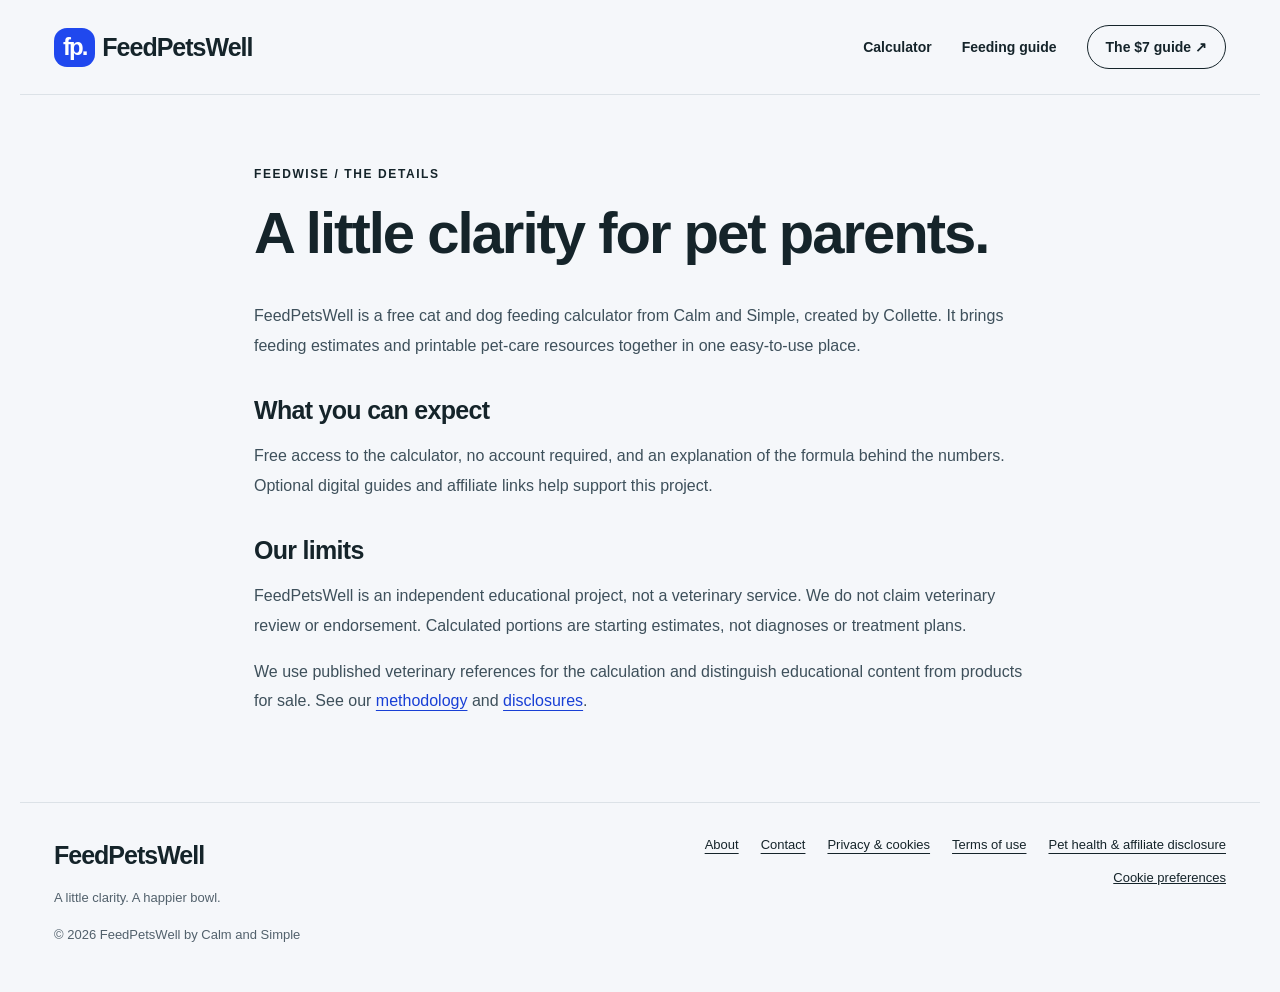
==== about.html @ 20b53c79 "Add files via upload" ====
<!doctype html><html lang="en"><head><meta charset="utf-8"><meta name="viewport" content="width=device-width,initial-scale=1"><title>A little clarity for pet parents. | FeedPetsWell</title><meta name="description" content="Simple pet feeding estimates, practical guidance and printable wellness resources for cat and dog owners."><meta name="google-site-verification" content="kcTgtNbim-aIJYTtBA2O4tRLavfRM7BDeSpDGk0iWt8"><link rel="canonical" href="https://ctnb427-debug.github.io/FeedPetsWell/about.html"><meta property="og:title" content="A little clarity for pet parents. | FeedPetsWell"><meta property="og:description" content="Simple pet feeding estimates, practical guidance and printable wellness resources for cat and dog owners."><link rel="icon" href="favicon.svg"><link rel="stylesheet" href="style.css"></head><body><a class="skip" href="#main">Skip to content</a><header><a class="brand" href="./" aria-label="FeedPetsWell home"><span class="brandmark">fp.</span>FeedPetsWell</a><nav aria-label="Main navigation"><a href="./#calculator">Calculator</a><a href="feeding-guide.html">Feeding guide</a><a class="nav-shop" href="./#wellness">The $7 guide ↗</a></nav></header><main id="main" class="article"><span class="eyebrow">FEEDWISE / THE DETAILS</span><h1>A little clarity for pet parents.</h1><p>FeedPetsWell is a free cat and dog feeding calculator from Calm and Simple, created by Collette. It brings feeding estimates and printable pet-care resources together in one easy-to-use place.</p><h2>What you can expect</h2><p>Free access to the calculator, no account required, and an explanation of the formula behind the numbers. Optional digital guides and affiliate links help support this project.</p><h2>Our limits</h2><p>FeedPetsWell is an independent educational project, not a veterinary service. We do not claim veterinary review or endorsement. Calculated portions are starting estimates, not diagnoses or treatment plans.</p><p>We use published veterinary references for the calculation and distinguish educational content from products for sale. See our <a href="feeding-guide.html#method">methodology</a> and <a href="disclaimer.html">disclosures</a>.</p></main><footer><div><a class="brand" href="./">FeedPetsWell</a><p>A little clarity. A happier bowl.</p><small>© 2026 FeedPetsWell by Calm and Simple</small></div><div class="footerlinks"><a href="about.html">About</a><a href="contact.html">Contact</a><a href="privacy.html">Privacy & cookies</a><a href="terms.html">Terms of use</a><a href="disclaimer.html">Pet health & affiliate disclosure</a><button class="textbutton" data-cookie-open>Cookie preferences</button></div></footer><dialog id="cookies"><h2>Your privacy, your choice.</h2><p>The calculator works without analytics. Allow optional Google Analytics to help us understand site usage? Your pet’s form entries are not sent to Analytics.</p><p><a href="privacy.html">Read our privacy & cookie policy</a></p><div class="cookiebuttons"><button data-consent="no">Reject analytics</button><button class="primary" data-consent="yes">Allow analytics</button></div></dialog><script src="privacy.js" defer></script></body></html>
---- style.css ----
:root{--ink:#15242a;--blue:#2048ee;--lime:#dcfb6a;--paper:#f5f7fa;--line:#dce2e7;--muted:#52616c}*{box-sizing:border-box}html{scroll-behavior:smooth;scroll-padding-top:24px}body{margin:0;background:var(--paper);color:var(--ink);font-family:Inter,'Aptos','Segoe UI',Arial,sans-serif;font-size:16px;line-height:1.6}a{color:inherit;text-underline-offset:4px}button,input,select{font:inherit}button,a,input,select,summary{-webkit-tap-highlight-color:transparent}button,a{touch-action:manipulation}button{cursor:pointer}button:focus-visible,a:focus-visible,summary:focus-visible,input:focus-visible,select:focus-visible{outline:3px solid #ed7c37;outline-offset:4px}header,main,footer{max-width:1240px;margin:auto}header{display:flex;align-items:center;justify-content:space-between;padding:25px 34px;border-bottom:1px solid var(--line);gap:20px}.brand{display:inline-flex;align-items:center;gap:9px;text-decoration:none;font-size:29px;font-weight:850;letter-spacing:-1.7px}.brandmark{background:var(--blue);color:white;border-radius:13px;font-size:24px;letter-spacing:-2px;padding:0 9px;height:39px}.brand-dot{font-size:12px;align-self:flex-start;letter-spacing:0}nav{display:flex;gap:30px;align-items:center;font-weight:650;font-size:14px}nav a{text-decoration:none}.nav-shop{padding:10px 18px;border:1px solid var(--ink);border-radius:30px}main{padding:0 34px}.intro{display:flex;align-items:center;justify-content:space-between;gap:40px;padding:48px 0 36px}.eyebrow{font-size:12px;font-weight:800;letter-spacing:1.6px}.intro h1{font-size:clamp(38px,4.6vw,62px);line-height:1.08;letter-spacing:-2.7px;margin:12px 0 18px}.intro h1 span{color:var(--blue)}.intro p{max-width:580px;color:var(--muted);margin:0;line-height:1.6}.intro-note{border-left:2px solid var(--line);padding:0 40px;min-width:230px;transform:rotate(-3deg)}.intro-note>span{background:var(--lime);padding:4px 14px;font-weight:800;border-radius:6px;display:inline-block;margin-bottom:10px}.intro-note p{font-size:14px}.calculator{display:grid;grid-template-columns:1.12fr 1fr;border:1px solid var(--line);border-radius:28px;overflow:hidden;background:white;box-shadow:0 14px 45px #15242a08;scroll-margin-top:20px}.input-panel{padding:30px}.section-top{display:flex;justify-content:space-between;align-items:center;gap:15px}h2,h3{line-height:1.2;letter-spacing:-.7px}h2{font-size:27px;margin:0 0 20px}h3{font-size:21px}.input-panel h2{font-size:21px;margin:0}.pill{font-size:11px;font-weight:750;letter-spacing:1px;white-space:nowrap;color:var(--muted)}.pet-switch{display:flex;background:#eff2f6;padding:5px;border-radius:14px;gap:5px;margin:23px 0}.pet-switch button{width:50%;border:0;border-radius:10px;background:transparent;padding:12px;font-weight:700}.pet-switch button.selected{background:var(--blue);color:white;box-shadow:0 4px 10px #2048ee25}.fields{display:grid;grid-template-columns:1fr 1fr;gap:18px}label{display:block;font-size:14px;font-weight:650;line-height:1.5}input:not([type=range]),select{display:block;width:100%;min-height:48px;padding:10px 12px;border:1px solid #cbd4de;border-radius:10px;background:white;color:var(--ink);margin-top:7px;font-size:15px;min-width:0}input:invalid{border-color:#b54c36}.joined{display:flex}.joined input{border-radius:10px 0 0 10px;width:65%}.joined select{width:35%;border-left:0;border-radius:0 10px 10px 0}.extra{font-size:14px;margin-top:20px;padding:12px 0;border-bottom:1px solid var(--line)}summary{cursor:pointer;font-weight:650}details[open] summary{margin-bottom:15px}.extra .fields{margin-top:14px}.small{font-size:13px;line-height:1.6;color:var(--muted)}.food-heading{margin:22px 0 14px}.food-heading h3{margin:0}.range-label{display:flex;justify-content:space-between;align-items:center;margin-top:18px}.range-label label{font-size:13px}output{font-weight:800;color:var(--blue)}input[type=range]{width:100%;accent-color:var(--blue);height:25px;margin:5px 0 10px}.primary{display:inline-flex;justify-content:center;align-items:center;gap:30px;background:var(--blue);color:white;text-decoration:none;border:0;padding:15px 23px;border-radius:12px;font-weight:750;font-size:16px;min-height:52px;transition:transform .18s,background .18s}.primary:hover{background:#1435c6;transform:translateY(-2px)}.calculate{width:100%;justify-content:space-between}.result-panel{background:var(--blue);color:white;padding:34px;position:relative}.result-panel .eyebrow{font-size:12px}.result-panel .section-top>span:last-child{font-size:11px;letter-spacing:1px;border:1px solid #ffffff65;border-radius:20px;padding:5px 10px}.result-panel .small{color:#e0e7ff}.result-panel #result-status{font-size:13px;color:#e0e7ff;margin-top:34px}.calorie-number{display:flex;flex-wrap:wrap;align-items:baseline;gap:13px}.calorie-number>span:first-child{font-size:clamp(64px,7vw,92px);font-weight:800;letter-spacing:-5px;line-height:1.2}.calorie-number>span:last-child{font-size:18px;color:#e0e7ff}.result-description{margin:8px 0 30px;color:#e0e7ff;font-size:15px}.portion-grid{display:grid;grid-template-columns:1fr 1fr;gap:14px}.portion-grid>div{border:1px solid #ffffff50;border-radius:18px;padding:18px;background:#ffffff0b}.portion-grid span{display:block;font-size:12px;letter-spacing:.5px}.portion-grid strong{font-size:40px;line-height:1.4;letter-spacing:-1.6px;display:block}.water-row{display:flex;justify-content:space-between;gap:15px;margin:27px 0 8px;font-size:14px}.result-guidance{background:var(--lime);color:var(--ink);padding:17px;border-radius:13px;font-size:14px;margin:25px 0;line-height:1.6}.share-row{display:flex;flex-wrap:wrap;gap:10px}.outline{border:1px solid currentColor;padding:11px 15px;text-decoration:none;background:transparent;color:inherit;border-radius:10px;font-size:14px;font-weight:650;display:inline-block;min-height:44px}.outline:hover{background:#ffffff18}.method-link{font-size:14px}.result-disclaimer{border-top:1px solid #ffffff40;padding-top:20px;margin-top:24px}.wellness{display:grid;grid-template-columns:.85fr 1.15fr;gap:65px;align-items:center;margin:72px 0;background:var(--lime);border-radius:28px;padding:48px 55px}.cover-wrap{position:relative;max-width:310px;margin:auto}.cover-wrap img{display:block;width:100%;height:auto;border-radius:7px;transform:rotate(-5deg);box-shadow:12px 19px 25px #22310026;transition:transform .3s}.cover-wrap:hover img{transform:rotate(-2deg)}.price-sticker{position:absolute;bottom:22px;right:-35px;background:var(--blue);color:white;border-radius:50%;width:128px;height:128px;text-align:center;display:flex;flex-direction:column;justify-content:center;font-size:12px;line-height:1.3;transform:rotate(9deg);border:4px solid var(--lime)}.price-sticker strong{display:block;font-size:37px;line-height:1.2}.wellness h2{font-size:clamp(32px,3.7vw,46px);letter-spacing:-1.8px;margin:15px 0 20px}.wellness-copy>p{font-size:16px}.benefits{display:grid;gap:9px;font-size:15px;margin:25px 0}.buy{width:100%;justify-content:space-between}.wellness-copy .small{font-size:12px;color:#35471a}.guide-disclaimer{font-size:13px!important;border-top:1px solid #72833660;padding-top:17px}.learn .section-top{margin-bottom:28px}.learn .section-top h2{margin:10px 0 0;font-size:34px}.learn .section-top>a{font-size:14px;font-weight:650}.learn-grid{display:grid;grid-template-columns:repeat(3,1fr);gap:30px}.learn article{border-top:1px solid #b7c1cc;padding-top:20px}.step{font-size:14px;color:var(--blue);font-weight:750}.learn h3{font-size:23px;margin:14px 0}.learn p{color:var(--muted);font-size:15px}.downloads{display:grid;grid-template-columns:1fr 1fr;align-items:center;gap:60px;border:1px solid var(--line);border-radius:22px;padding:32px;margin:54px 0}.downloads h2{margin:10px 0}.downloads p{color:var(--muted)}.downloads>div:last-child{display:grid;gap:12px}.downloads .outline{background:white}.shop-section{margin:50px 0 65px}.shop-section h2{margin:10px 0 15px}.shop-grid{display:grid;grid-template-columns:repeat(4,1fr);gap:15px;margin-top:25px}.shop-grid a{background:white;border:1px solid var(--line);border-radius:13px;padding:18px;text-decoration:none;font-size:16px;font-weight:650}.shop-grid a:hover{border-color:var(--blue)}.shop-grid span{display:block;color:var(--blue);font-size:12px;margin-top:14px}footer{display:flex;justify-content:space-between;gap:40px;border-top:1px solid var(--line);padding:32px 34px 45px}footer p,footer small{font-size:13px;color:var(--muted)}.footerlinks{display:flex;max-width:560px;justify-content:flex-end;align-content:flex-start;flex-wrap:wrap;gap:13px 22px;font-size:13px}.textbutton{background:none;border:0;padding:0;font-size:13px;text-decoration:underline;color:inherit}.article{max-width:840px;padding-top:65px;padding-bottom:70px}.article h1{font-size:clamp(36px,5vw,58px);line-height:1.12;letter-spacing:-2px;margin:15px 0 35px}.article h2{font-size:25px;margin:35px 0 12px}.article p{color:#3e505b;line-height:1.85}.article a:not(.primary){color:#183fd5}.article details{padding:18px 0;border-bottom:1px solid var(--line)}.article>.primary{margin-top:25px}.lede{font-size:20px}dialog{max-width:520px;width:calc(100% - 32px);border:1px solid var(--line);border-radius:22px;padding:28px;box-shadow:0 20px 100px #0003}dialog::backdrop{background:#10182870}dialog p{font-size:15px}.cookiebuttons{display:flex;flex-wrap:wrap;gap:12px}.cookiebuttons button{flex:1;border:1px solid var(--blue);border-radius:10px;padding:12px;font-size:14px}.skip{position:absolute;top:-100px;left:20px;background:white;padding:10px;z-index:10}.skip:focus{top:10px}[hidden]{display:none!important}@media(max-width:900px){.intro-note{display:none}.calculator{grid-template-columns:1fr 1fr}.input-panel,.result-panel{padding:24px}.section-top{flex-wrap:wrap}.fields{gap:12px}.wellness{padding:35px;gap:40px}.shop-grid{grid-template-columns:1fr 1fr}.downloads{gap:25px}.calorie-number>span:first-child{font-size:70px}}@media(max-width:700px){header{padding:18px 20px;flex-wrap:wrap;gap:15px}.brand{font-size:26px}nav{width:100%;gap:20px;justify-content:space-between;font-size:13px}.nav-shop{padding:8px 12px}main{padding:0 18px}.intro{padding:30px 2px}.intro h1{font-size:42px;letter-spacing:-2px}.intro p{font-size:15px}.calculator{grid-template-columns:1fr;border-radius:20px}.input-panel,.result-panel{padding:23px}.result-panel{margin:0}.result-panel #result-status{margin-top:25px}.wellness{grid-template-columns:1fr;padding:32px 26px;gap:35px;margin:42px 0}.cover-wrap{max-width:220px}.price-sticker{right:-25px;width:105px;height:105px}.wellness h2{font-size:37px}.learn-grid{grid-template-columns:1fr;gap:16px}.learn .section-top h2{font-size:30px}.learn .section-top{gap:17px}.learn article p{margin-bottom:0}.downloads{grid-template-columns:1fr;padding:25px;gap:15px}.shop-grid{gap:12px}.shop-grid a{font-size:14px;padding:14px}footer{padding:28px 20px;flex-direction:column;gap:20px}.footerlinks{justify-content:flex-start}.article{padding:35px 23px 55px}.article h1{font-size:39px}}@media(prefers-reduced-motion:reduce){html{scroll-behavior:auto}*{transition:none!important}}@media print{header,footer,.input-panel,.wellness,.learn,.downloads,.shop-section,.share-row,dialog{display:none}.calculator{display:block}.result-panel{color:black;background:white}.result-panel .small,.result-panel #result-status,.result-description{color:black}}

/* FeedPetsWell wordmark */
.brand{font-size:25px;letter-spacing:-1px;gap:7px}.domain-suffix{font-size:16px;letter-spacing:-.3px;margin-left:-6px;align-self:center;color:var(--blue)}@media(max-width:700px){.brand{font-size:23px}.domain-suffix{font-size:15px}}
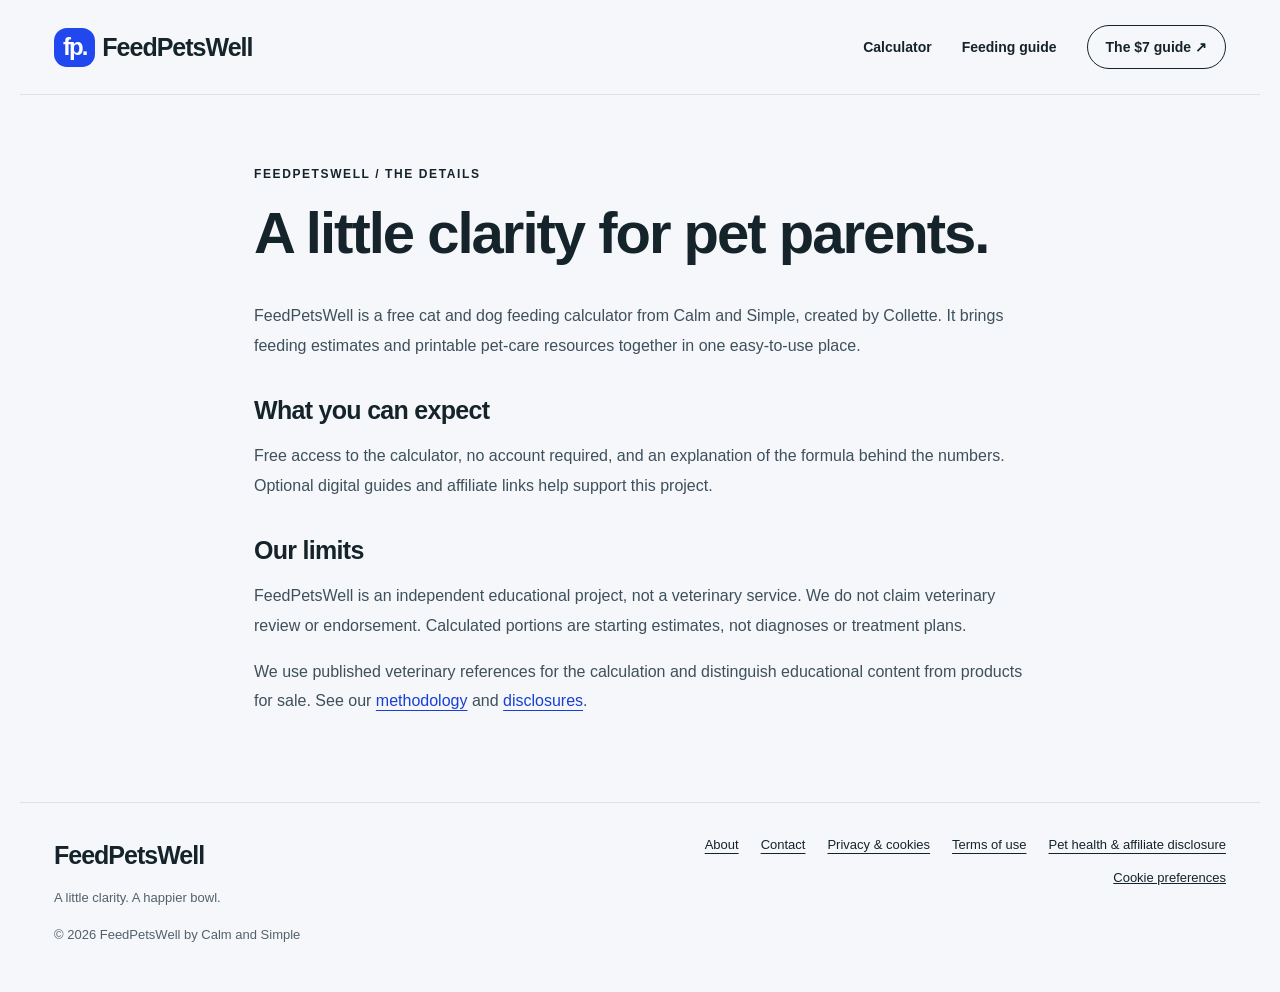
==== commit d4204103: "Update FeedPetsWell domain and branding details" ====
--- a/about.html
+++ b/about.html
@@ -1 +1 @@
-<!doctype html><html lang="en"><head><meta charset="utf-8"><meta name="viewport" content="width=device-width,initial-scale=1"><title>A little clarity for pet parents. | FeedPetsWell</title><meta name="description" content="Simple pet feeding estimates, practical guidance and printable wellness resources for cat and dog owners."><meta name="google-site-verification" content="kcTgtNbim-aIJYTtBA2O4tRLavfRM7BDeSpDGk0iWt8"><link rel="canonical" href="https://ctnb427-debug.github.io/FeedPetsWell/about.html"><meta property="og:title" content="A little clarity for pet parents. | FeedPetsWell"><meta property="og:description" content="Simple pet feeding estimates, practical guidance and printable wellness resources for cat and dog owners."><link rel="icon" href="favicon.svg"><link rel="stylesheet" href="style.css"></head><body><a class="skip" href="#main">Skip to content</a><header><a class="brand" href="./" aria-label="FeedPetsWell home"><span class="brandmark">fp.</span>FeedPetsWell</a><nav aria-label="Main navigation"><a href="./#calculator">Calculator</a><a href="feeding-guide.html">Feeding guide</a><a class="nav-shop" href="./#wellness">The $7 guide ↗</a></nav></header><main id="main" class="article"><span class="eyebrow">FEEDWISE / THE DETAILS</span><h1>A little clarity for pet parents.</h1><p>FeedPetsWell is a free cat and dog feeding calculator from Calm and Simple, created by Collette. It brings feeding estimates and printable pet-care resources together in one easy-to-use place.</p><h2>What you can expect</h2><p>Free access to the calculator, no account required, and an explanation of the formula behind the numbers. Optional digital guides and affiliate links help support this project.</p><h2>Our limits</h2><p>FeedPetsWell is an independent educational project, not a veterinary service. We do not claim veterinary review or endorsement. Calculated portions are starting estimates, not diagnoses or treatment plans.</p><p>We use published veterinary references for the calculation and distinguish educational content from products for sale. See our <a href="feeding-guide.html#method">methodology</a> and <a href="disclaimer.html">disclosures</a>.</p></main><footer><div><a class="brand" href="./">FeedPetsWell</a><p>A little clarity. A happier bowl.</p><small>© 2026 FeedPetsWell by Calm and Simple</small></div><div class="footerlinks"><a href="about.html">About</a><a href="contact.html">Contact</a><a href="privacy.html">Privacy & cookies</a><a href="terms.html">Terms of use</a><a href="disclaimer.html">Pet health & affiliate disclosure</a><button class="textbutton" data-cookie-open>Cookie preferences</button></div></footer><dialog id="cookies"><h2>Your privacy, your choice.</h2><p>The calculator works without analytics. Allow optional Google Analytics to help us understand site usage? Your pet’s form entries are not sent to Analytics.</p><p><a href="privacy.html">Read our privacy & cookie policy</a></p><div class="cookiebuttons"><button data-consent="no">Reject analytics</button><button class="primary" data-consent="yes">Allow analytics</button></div></dialog><script src="privacy.js" defer></script></body></html>+<!doctype html><html lang="en"><head><meta charset="utf-8"><meta name="viewport" content="width=device-width,initial-scale=1"><title>A little clarity for pet parents. | FeedPetsWell</title><meta name="description" content="Simple pet feeding estimates, practical guidance and printable wellness resources for cat and dog owners."><meta name="google-site-verification" content="kcTgtNbim-aIJYTtBA2O4tRLavfRM7BDeSpDGk0iWt8"><link rel="canonical" href="https://feedpetswell.com/about.html"><meta property="og:title" content="A little clarity for pet parents. | FeedPetsWell"><meta property="og:description" content="Simple pet feeding estimates, practical guidance and printable wellness resources for cat and dog owners."><link rel="icon" href="favicon.svg"><link rel="stylesheet" href="style.css"></head><body><a class="skip" href="#main">Skip to content</a><header><a class="brand" href="./" aria-label="FeedPetsWell home"><span class="brandmark">fp.</span>FeedPetsWell</a><nav aria-label="Main navigation"><a href="./#calculator">Calculator</a><a href="feeding-guide.html">Feeding guide</a><a class="nav-shop" href="./#wellness">The $7 guide ↗</a></nav></header><main id="main" class="article"><span class="eyebrow">FEEDPETSWELL / THE DETAILS</span><h1>A little clarity for pet parents.</h1><p>FeedPetsWell is a free cat and dog feeding calculator from Calm and Simple, created by Collette. It brings feeding estimates and printable pet-care resources together in one easy-to-use place.</p><h2>What you can expect</h2><p>Free access to the calculator, no account required, and an explanation of the formula behind the numbers. Optional digital guides and affiliate links help support this project.</p><h2>Our limits</h2><p>FeedPetsWell is an independent educational project, not a veterinary service. We do not claim veterinary review or endorsement. Calculated portions are starting estimates, not diagnoses or treatment plans.</p><p>We use published veterinary references for the calculation and distinguish educational content from products for sale. See our <a href="feeding-guide.html#method">methodology</a> and <a href="disclaimer.html">disclosures</a>.</p></main><footer><div><a class="brand" href="./">FeedPetsWell</a><p>A little clarity. A happier bowl.</p><small>© 2026 FeedPetsWell by Calm and Simple</small></div><div class="footerlinks"><a href="about.html">About</a><a href="contact.html">Contact</a><a href="privacy.html">Privacy & cookies</a><a href="terms.html">Terms of use</a><a href="disclaimer.html">Pet health & affiliate disclosure</a><button class="textbutton" data-cookie-open>Cookie preferences</button></div></footer><dialog id="cookies"><h2>Your privacy, your choice.</h2><p>The calculator works without analytics. Allow optional Google Analytics to help us understand site usage? Your pet’s form entries are not sent to Analytics.</p><p><a href="privacy.html">Read our privacy & cookie policy</a></p><div class="cookiebuttons"><button data-consent="no">Reject analytics</button><button class="primary" data-consent="yes">Allow analytics</button></div></dialog><script src="privacy.js" defer></script></body></html>
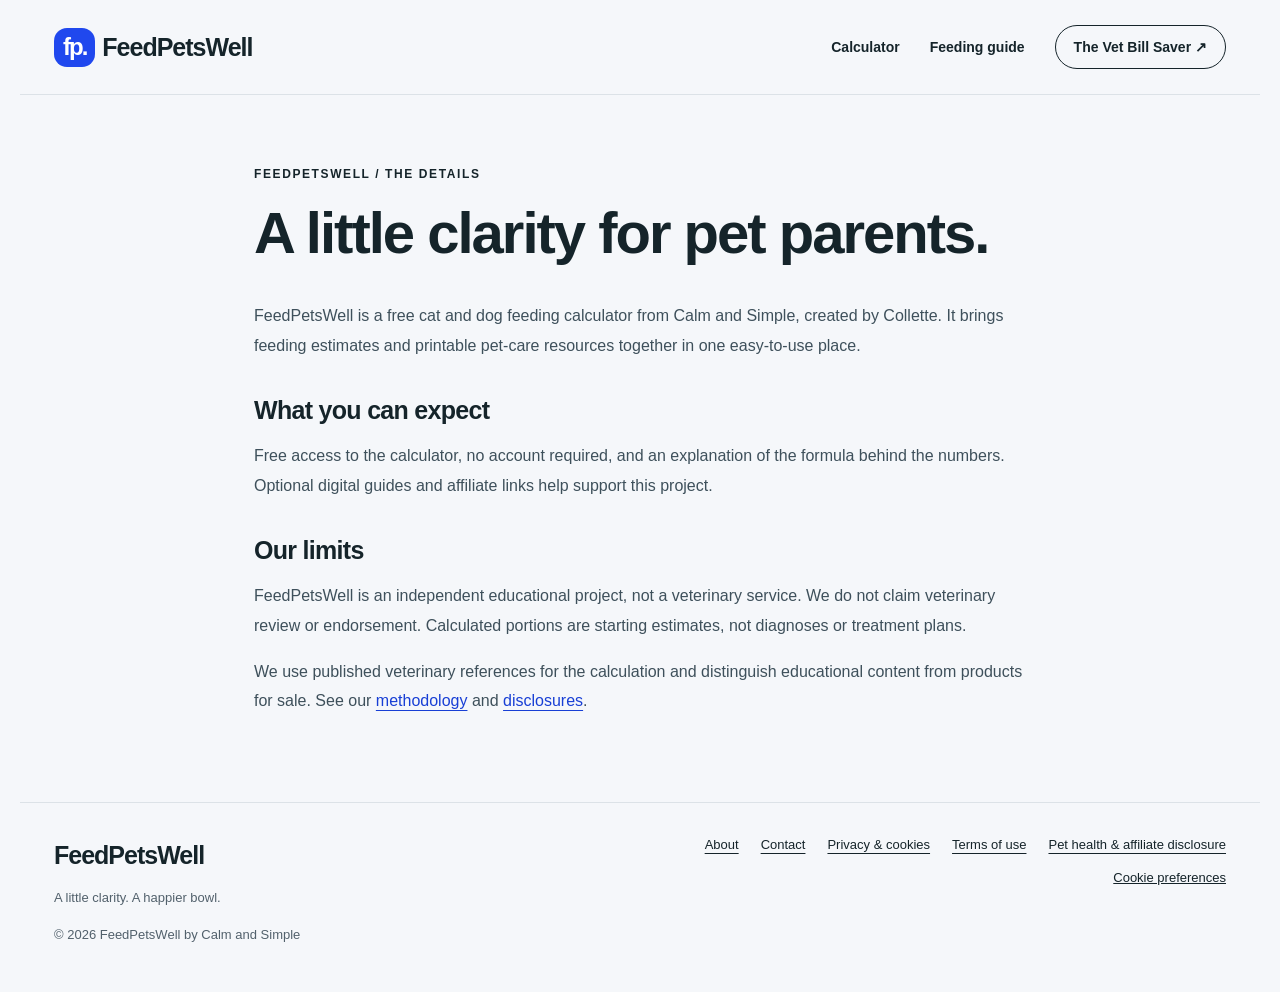
==== commit fdaee6f5: "Add files via upload" ====
--- a/about.html
+++ b/about.html
@@ -1 +1 @@
-<!doctype html><html lang="en"><head><meta charset="utf-8"><meta name="viewport" content="width=device-width,initial-scale=1"><title>A little clarity for pet parents. | FeedPetsWell</title><meta name="description" content="Simple pet feeding estimates, practical guidance and printable wellness resources for cat and dog owners."><meta name="google-site-verification" content="kcTgtNbim-aIJYTtBA2O4tRLavfRM7BDeSpDGk0iWt8"><link rel="canonical" href="https://feedpetswell.com/about.html"><meta property="og:title" content="A little clarity for pet parents. | FeedPetsWell"><meta property="og:description" content="Simple pet feeding estimates, practical guidance and printable wellness resources for cat and dog owners."><link rel="icon" href="favicon.svg"><link rel="stylesheet" href="style.css"></head><body><a class="skip" href="#main">Skip to content</a><header><a class="brand" href="./" aria-label="FeedPetsWell home"><span class="brandmark">fp.</span>FeedPetsWell</a><nav aria-label="Main navigation"><a href="./#calculator">Calculator</a><a href="feeding-guide.html">Feeding guide</a><a class="nav-shop" href="./#wellness">The $7 guide ↗</a></nav></header><main id="main" class="article"><span class="eyebrow">FEEDPETSWELL / THE DETAILS</span><h1>A little clarity for pet parents.</h1><p>FeedPetsWell is a free cat and dog feeding calculator from Calm and Simple, created by Collette. It brings feeding estimates and printable pet-care resources together in one easy-to-use place.</p><h2>What you can expect</h2><p>Free access to the calculator, no account required, and an explanation of the formula behind the numbers. Optional digital guides and affiliate links help support this project.</p><h2>Our limits</h2><p>FeedPetsWell is an independent educational project, not a veterinary service. We do not claim veterinary review or endorsement. Calculated portions are starting estimates, not diagnoses or treatment plans.</p><p>We use published veterinary references for the calculation and distinguish educational content from products for sale. See our <a href="feeding-guide.html#method">methodology</a> and <a href="disclaimer.html">disclosures</a>.</p></main><footer><div><a class="brand" href="./">FeedPetsWell</a><p>A little clarity. A happier bowl.</p><small>© 2026 FeedPetsWell by Calm and Simple</small></div><div class="footerlinks"><a href="about.html">About</a><a href="contact.html">Contact</a><a href="privacy.html">Privacy & cookies</a><a href="terms.html">Terms of use</a><a href="disclaimer.html">Pet health & affiliate disclosure</a><button class="textbutton" data-cookie-open>Cookie preferences</button></div></footer><dialog id="cookies"><h2>Your privacy, your choice.</h2><p>The calculator works without analytics. Allow optional Google Analytics to help us understand site usage? Your pet’s form entries are not sent to Analytics.</p><p><a href="privacy.html">Read our privacy & cookie policy</a></p><div class="cookiebuttons"><button data-consent="no">Reject analytics</button><button class="primary" data-consent="yes">Allow analytics</button></div></dialog><script src="privacy.js" defer></script></body></html>+<!doctype html><html lang="en"><head><meta charset="utf-8"><meta name="viewport" content="width=device-width,initial-scale=1"><title>About FeedPetsWell | A Little Clarity for Pet Parents</title><meta name="description" content="FeedPetsWell is a free cat and dog feeding calculator created by Collette of Calm and Simple. Learn what the site offers, how it works and its limits."><meta name="google-site-verification" content="kcTgtNbim-aIJYTtBA2O4tRLavfRM7BDeSpDGk0iWt8"><link rel="canonical" href="https://feedpetswell.com/about.html"><meta property="og:title" content="About FeedPetsWell | A Little Clarity for Pet Parents"><meta property="og:description" content="FeedPetsWell is a free cat and dog feeding calculator created by Collette of Calm and Simple. Learn what the site offers, how it works and its limits."><meta property="og:url" content="https://feedpetswell.com/about.html"><meta property="og:type" content="website"><meta property="og:site_name" content="FeedPetsWell"><meta name="twitter:card" content="summary"><link rel="icon" href="favicon.svg"><link rel="stylesheet" href="style.css"><script async src="https://pagead2.googlesyndication.com/pagead/js/adsbygoogle.js?client=ca-pub-4805688858425253" crossorigin="anonymous"></script></head><body><a class="skip" href="#main">Skip to content</a><header><a class="brand" href="./" aria-label="FeedPetsWell home"><span class="brandmark">fp.</span>FeedPetsWell</a><nav aria-label="Main navigation"><a href="./#calculator">Calculator</a><a href="feeding-guide.html">Feeding guide</a><a class="nav-shop" href="./#wellness">The Vet Bill Saver ↗</a></nav></header><main id="main" class="article"><span class="eyebrow">FEEDPETSWELL / THE DETAILS</span><h1>A little clarity for pet parents.</h1><p>FeedPetsWell is a free cat and dog feeding calculator from Calm and Simple, created by Collette. It brings feeding estimates and printable pet-care resources together in one easy-to-use place.</p><h2>What you can expect</h2><p>Free access to the calculator, no account required, and an explanation of the formula behind the numbers. Optional digital guides and affiliate links help support this project.</p><h2>Our limits</h2><p>FeedPetsWell is an independent educational project, not a veterinary service. We do not claim veterinary review or endorsement. Calculated portions are starting estimates, not diagnoses or treatment plans.</p><p>We use published veterinary references for the calculation and distinguish educational content from products for sale. See our <a href="feeding-guide.html#method">methodology</a> and <a href="disclaimer.html">disclosures</a>.</p></main><footer><div><a class="brand" href="./">FeedPetsWell</a><p>A little clarity. A happier bowl.</p><small>© 2026 FeedPetsWell by Calm and Simple</small></div><div class="footerlinks"><a href="about.html">About</a><a href="contact.html">Contact</a><a href="privacy.html">Privacy & cookies</a><a href="terms.html">Terms of use</a><a href="disclaimer.html">Pet health & affiliate disclosure</a><button class="textbutton" data-cookie-open>Cookie preferences</button></div></footer><dialog id="cookies"><h2>Your privacy, your choice.</h2><p>The calculator works without analytics. Allow optional Google Analytics to help us understand site usage? Your pet’s form entries are not sent to Analytics.</p><p><a href="privacy.html">Read our privacy & cookie policy</a></p><div class="cookiebuttons"><button data-consent="no">Reject analytics</button><button class="primary" data-consent="yes">Allow analytics</button></div></dialog><script src="privacy.js" defer></script></body></html>
--- a/style.css
+++ b/style.css
@@ -2,3 +2,27 @@
 
 /* FeedPetsWell wordmark */
 .brand{font-size:25px;letter-spacing:-1px;gap:7px}.domain-suffix{font-size:16px;letter-spacing:-.3px;margin-left:-6px;align-self:center;color:var(--blue)}@media(max-width:700px){.brand{font-size:23px}.domain-suffix{font-size:15px}}
+
+/* FeedPetsWell Picks */
+.picks-hero{display:grid;grid-template-columns:1fr .9fr;gap:28px;align-items:center;background:linear-gradient(135deg,#eef5e8,#fffaf2);border:1px solid var(--line);border-radius:26px;padding:34px;margin-bottom:18px;overflow:hidden}.picks-hero h2{font-size:clamp(30px,3.6vw,46px);margin:9px 0 8px}.picks-hero p{color:var(--muted);margin:0}.picks-values{display:flex;flex-wrap:wrap;gap:10px 18px;margin-top:22px;font-size:13px;font-weight:750}.picks-scene{min-height:220px;border-radius:22px;background:#dce8d2;display:flex;flex-direction:column;align-items:center;justify-content:center;text-align:center;padding:22px}.pet-faces{font-size:72px;line-height:1;margin-bottom:12px}.picks-scene strong{font-size:24px;line-height:1.15;letter-spacing:-.7px}.pet-things{font-size:26px;margin-top:16px}.picks-disclosure{text-align:center;margin:14px 0 24px}.shop-grid a{transition:transform .18s,border-color .18s,box-shadow .18s}.shop-grid a:hover{transform:translateY(-3px);box-shadow:0 10px 25px #15242a12}@media(max-width:700px){.picks-hero{grid-template-columns:1fr;padding:24px}.picks-scene{min-height:170px}.pet-faces{font-size:58px}}
+
+/* Replace emoji Picks artwork with illustrated pet portrait */
+.picks-scene.photo-style{position:relative;min-height:260px;background:linear-gradient(180deg,#edf4e8 0%,#dfe9d5 72%,#d2ddc6 72%);overflow:hidden;justify-content:flex-end}.pet-portrait{position:relative;width:330px;height:215px;margin:auto}.cat-shape,.dog-shape{position:absolute;bottom:18px;border-radius:48% 48% 42% 42%;box-shadow:0 12px 20px #263a2630}.cat-shape{left:35px;width:125px;height:150px;background:linear-gradient(110deg,#6b5947,#d8c2a3 48%,#665342)}.dog-shape{right:25px;width:155px;height:185px;background:linear-gradient(110deg,#b96e2f,#e1a45d 55%,#9b5728)}.ear,.dog-ear{position:absolute;top:-24px;width:48px;height:62px;background:inherit}.ear.left{left:5px;clip-path:polygon(50% 0,100% 100%,0 100%)}.ear.right{right:5px;clip-path:polygon(50% 0,100% 100%,0 100%)}.dog-ear{top:20px;width:50px;height:95px;border-radius:50%}.dog-ear.left{left:-24px;transform:rotate(18deg)}.dog-ear.right{right:-24px;transform:rotate(-18deg)}.eye{position:absolute;top:58px;width:15px;height:18px;border-radius:50%;background:#213027}.cat-shape .e1{left:32px}.cat-shape .e2{right:32px}.dog-shape .e1{left:43px}.dog-shape .e2{right:43px}.nose,.dog-nose{position:absolute;left:50%;transform:translateX(-50%);background:#2a201b}.nose{top:88px;width:14px;height:10px;border-radius:50%}.dog-nose{top:100px;width:25px;height:18px;border-radius:50%}.cozy-floor{display:flex;gap:18px;font-size:35px;color:#5f7d48;align-items:center;justify-content:center;margin-top:-12px;padding-bottom:8px}.picks-scene.photo-style strong,.picks-scene.photo-style>.pet-faces,.picks-scene.photo-style>.pet-things{display:none}@media(max-width:700px){.pet-portrait{transform:scale(.82);margin-top:-12px;margin-bottom:-18px}.picks-scene.photo-style{min-height:205px}}
+
+/* Clean Picks hero: remove crude CSS pet drawing */
+.picks-scene.photo-style{min-height:260px;background:radial-gradient(circle at 70% 25%,#fff 0 6%,transparent 7%),linear-gradient(135deg,#dfead7,#f6eee0);position:relative;display:flex;align-items:center;justify-content:center;overflow:hidden}.picks-scene.photo-style:before,.picks-scene.photo-style:after{content:"";position:absolute;border-radius:50%;filter:blur(1px);opacity:.55}.picks-scene.photo-style:before{width:210px;height:210px;background:#b8cfaa;right:-35px;top:-50px}.picks-scene.photo-style:after{width:150px;height:150px;background:#ead8bd;left:-35px;bottom:-60px}.picks-photo-copy{position:relative;z-index:1;text-align:center;max-width:310px;padding:34px}.picks-photo-copy strong{display:block;font-size:clamp(28px,3vw,42px);line-height:1.05;letter-spacing:-1.4px;color:#173c31}.picks-photo-copy span{display:block;margin-top:13px;color:#52616c;font-size:15px}.pet-portrait,.cozy-floor{display:none!important}
+
+/* Final FeedPetsWell Picks artwork */
+.picks-image-wrap{border-radius:26px;overflow:hidden;border:1px solid var(--line);background:white;box-shadow:0 14px 45px #15242a0a}.picks-image{display:block;width:100%;height:auto}.shop-section .picks-disclosure{margin:18px auto 20px;max-width:850px;text-align:center}.shop-section .shop-grid{margin-top:0}@media(max-width:700px){.picks-image-wrap{border-radius:18px}.picks-image{width:100%;height:auto}}
+
+/* Clickable Amazon hotspots on final Picks artwork */
+.picks-image-wrap{position:relative}.picks-hotspots{position:absolute;inset:0;pointer-events:none}.pick-hotspot{position:absolute;pointer-events:auto;display:block;bottom:12.2%;height:6.8%;width:20.5%;border-radius:10px}.pick-hotspot.hydration{left:2.2%}.pick-hotspot.play{left:26.1%}.pick-hotspot.training{left:50.3%}.pick-hotspot.grooming{left:74.2%}.pick-hotspot:focus-visible{outline:3px solid #173c31;outline-offset:2px}.shop-section>.picks-disclosure,.shop-section>.shop-grid{display:none!important}
+
+/* SEO headline update: keyword headline styled as the small label, tagline keeps the big display look */
+h1.eyebrow{font-size:12px;font-weight:800;letter-spacing:1.6px;line-height:1.4;margin:0;text-transform:uppercase}
+.intro h1.eyebrow,.article h1.eyebrow{font-size:12px;letter-spacing:1.6px;line-height:1.4;margin:0}
+.display-title{font-weight:800;color:inherit}
+.intro p.display-title{font-size:clamp(38px,4.6vw,62px);line-height:1.08;letter-spacing:-2.7px;margin:12px 0 18px;max-width:none;color:inherit}
+.intro p.display-title span{color:var(--blue)}
+.article p.display-title{font-size:clamp(36px,5vw,58px);line-height:1.12;letter-spacing:-2px;margin:15px 0 35px;color:inherit}
+@media(max-width:700px){.intro p.display-title{font-size:42px;letter-spacing:-2px}.article p.display-title{font-size:39px}}
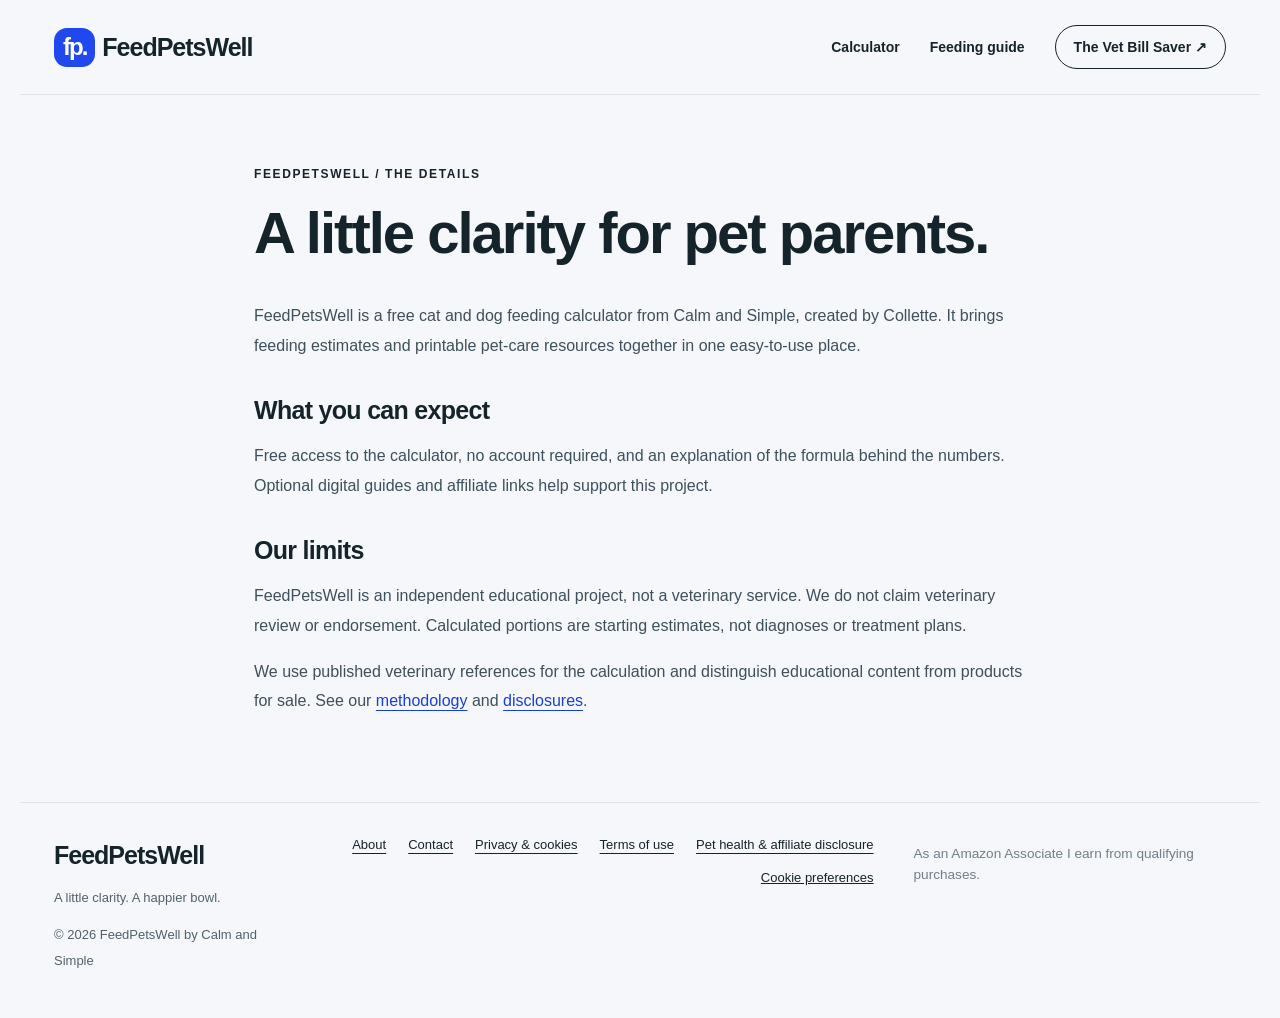
==== commit dc3daf8b: "Add files via upload" ====
--- a/about.html
+++ b/about.html
@@ -1 +1 @@
-<!doctype html><html lang="en"><head><meta charset="utf-8"><meta name="viewport" content="width=device-width,initial-scale=1"><title>About FeedPetsWell | A Little Clarity for Pet Parents</title><meta name="description" content="FeedPetsWell is a free cat and dog feeding calculator created by Collette of Calm and Simple. Learn what the site offers, how it works and its limits."><meta name="google-site-verification" content="kcTgtNbim-aIJYTtBA2O4tRLavfRM7BDeSpDGk0iWt8"><link rel="canonical" href="https://feedpetswell.com/about.html"><meta property="og:title" content="About FeedPetsWell | A Little Clarity for Pet Parents"><meta property="og:description" content="FeedPetsWell is a free cat and dog feeding calculator created by Collette of Calm and Simple. Learn what the site offers, how it works and its limits."><meta property="og:url" content="https://feedpetswell.com/about.html"><meta property="og:type" content="website"><meta property="og:site_name" content="FeedPetsWell"><meta name="twitter:card" content="summary"><link rel="icon" href="favicon.svg"><link rel="stylesheet" href="style.css"><script async src="https://pagead2.googlesyndication.com/pagead/js/adsbygoogle.js?client=ca-pub-4805688858425253" crossorigin="anonymous"></script></head><body><a class="skip" href="#main">Skip to content</a><header><a class="brand" href="./" aria-label="FeedPetsWell home"><span class="brandmark">fp.</span>FeedPetsWell</a><nav aria-label="Main navigation"><a href="./#calculator">Calculator</a><a href="feeding-guide.html">Feeding guide</a><a class="nav-shop" href="./#wellness">The Vet Bill Saver ↗</a></nav></header><main id="main" class="article"><span class="eyebrow">FEEDPETSWELL / THE DETAILS</span><h1>A little clarity for pet parents.</h1><p>FeedPetsWell is a free cat and dog feeding calculator from Calm and Simple, created by Collette. It brings feeding estimates and printable pet-care resources together in one easy-to-use place.</p><h2>What you can expect</h2><p>Free access to the calculator, no account required, and an explanation of the formula behind the numbers. Optional digital guides and affiliate links help support this project.</p><h2>Our limits</h2><p>FeedPetsWell is an independent educational project, not a veterinary service. We do not claim veterinary review or endorsement. Calculated portions are starting estimates, not diagnoses or treatment plans.</p><p>We use published veterinary references for the calculation and distinguish educational content from products for sale. See our <a href="feeding-guide.html#method">methodology</a> and <a href="disclaimer.html">disclosures</a>.</p></main><footer><div><a class="brand" href="./">FeedPetsWell</a><p>A little clarity. A happier bowl.</p><small>© 2026 FeedPetsWell by Calm and Simple</small></div><div class="footerlinks"><a href="about.html">About</a><a href="contact.html">Contact</a><a href="privacy.html">Privacy & cookies</a><a href="terms.html">Terms of use</a><a href="disclaimer.html">Pet health & affiliate disclosure</a><button class="textbutton" data-cookie-open>Cookie preferences</button></div></footer><dialog id="cookies"><h2>Your privacy, your choice.</h2><p>The calculator works without analytics. Allow optional Google Analytics to help us understand site usage? Your pet’s form entries are not sent to Analytics.</p><p><a href="privacy.html">Read our privacy & cookie policy</a></p><div class="cookiebuttons"><button data-consent="no">Reject analytics</button><button class="primary" data-consent="yes">Allow analytics</button></div></dialog><script src="privacy.js" defer></script></body></html>+<!doctype html><html lang="en"><head><meta charset="utf-8"><meta name="viewport" content="width=device-width,initial-scale=1"><title>About FeedPetsWell | A Little Clarity for Pet Parents</title><meta name="description" content="FeedPetsWell is a free cat and dog feeding calculator created by Collette of Calm and Simple. Learn what the site offers, how it works and its limits."><meta name="google-site-verification" content="kcTgtNbim-aIJYTtBA2O4tRLavfRM7BDeSpDGk0iWt8"><link rel="canonical" href="https://feedpetswell.com/about.html"><meta property="og:title" content="About FeedPetsWell | A Little Clarity for Pet Parents"><meta property="og:description" content="FeedPetsWell is a free cat and dog feeding calculator created by Collette of Calm and Simple. Learn what the site offers, how it works and its limits."><meta property="og:url" content="https://feedpetswell.com/about.html"><meta property="og:type" content="website"><meta property="og:site_name" content="FeedPetsWell"><meta name="twitter:card" content="summary"><link rel="icon" href="favicon.svg"><link rel="stylesheet" href="style.css"><script async src="https://pagead2.googlesyndication.com/pagead/js/adsbygoogle.js?client=ca-pub-4805688858425253" crossorigin="anonymous"></script></head><body><a class="skip" href="#main">Skip to content</a><header><a class="brand" href="./" aria-label="FeedPetsWell home"><span class="brandmark">fp.</span>FeedPetsWell</a><nav aria-label="Main navigation"><a href="./#calculator">Calculator</a><a href="feeding-guide.html">Feeding guide</a><a class="nav-shop" href="./#wellness">The Vet Bill Saver ↗</a></nav></header><main id="main" class="article"><span class="eyebrow">FEEDPETSWELL / THE DETAILS</span><h1>A little clarity for pet parents.</h1><p>FeedPetsWell is a free cat and dog feeding calculator from Calm and Simple, created by Collette. It brings feeding estimates and printable pet-care resources together in one easy-to-use place.</p><h2>What you can expect</h2><p>Free access to the calculator, no account required, and an explanation of the formula behind the numbers. Optional digital guides and affiliate links help support this project.</p><h2>Our limits</h2><p>FeedPetsWell is an independent educational project, not a veterinary service. We do not claim veterinary review or endorsement. Calculated portions are starting estimates, not diagnoses or treatment plans.</p><p>We use published veterinary references for the calculation and distinguish educational content from products for sale. See our <a href="feeding-guide.html#method">methodology</a> and <a href="disclaimer.html">disclosures</a>.</p></main><footer><div><a class="brand" href="./">FeedPetsWell</a><p>A little clarity. A happier bowl.</p><small>© 2026 FeedPetsWell by Calm and Simple</small></div><div class="footerlinks"><a href="about.html">About</a><a href="contact.html">Contact</a><a href="privacy.html">Privacy & cookies</a><a href="terms.html">Terms of use</a><a href="disclaimer.html">Pet health & affiliate disclosure</a><button class="textbutton" data-cookie-open>Cookie preferences</button></div><p class="amazon-disclosure" style="font-size:0.85em;opacity:0.8;margin-top:8px">As an Amazon Associate I earn from qualifying purchases.</p></footer><dialog id="cookies"><h2>Your privacy, your choice.</h2><p>The calculator works without analytics. Allow optional Google Analytics to help us understand site usage? Your pet’s form entries are not sent to Analytics.</p><p><a href="privacy.html">Read our privacy & cookie policy</a></p><div class="cookiebuttons"><button data-consent="no">Reject analytics</button><button class="primary" data-consent="yes">Allow analytics</button></div></dialog><script src="privacy.js" defer></script></body></html>
